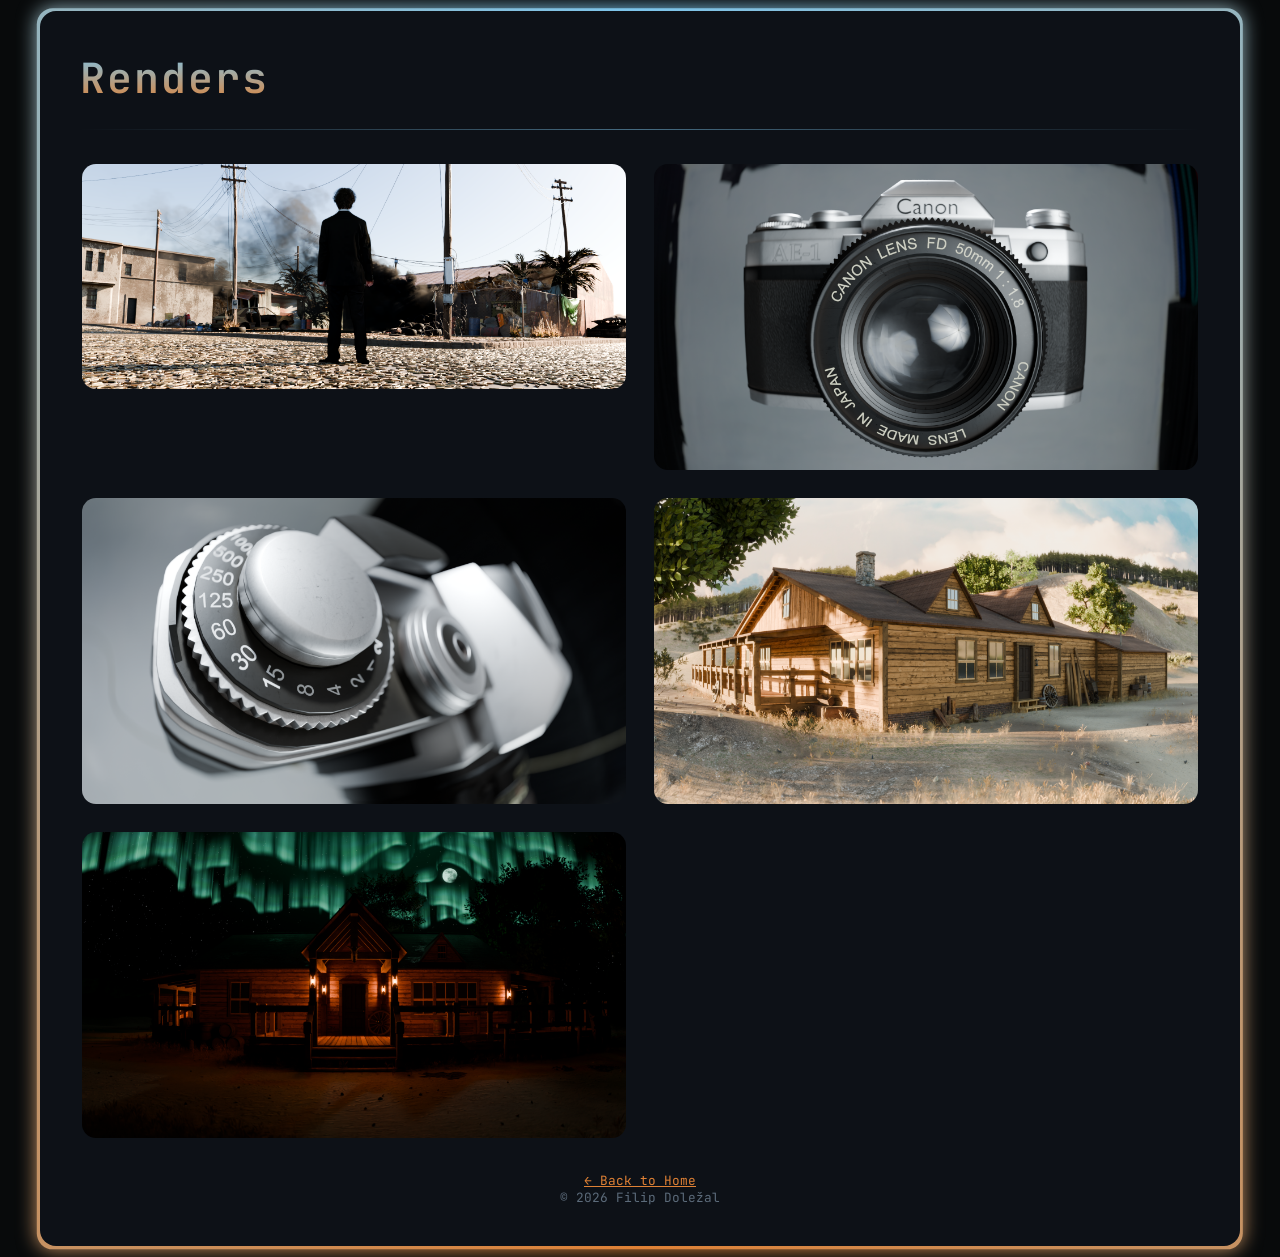
==== renders.html @ 622fdb4c "Updated links" ====
<!DOCTYPE html>
<html lang="en">
<head>
  <meta charset="UTF-8">
  <meta name="viewport" content="width=device-width, initial-scale=1.0">
  <title>Renders | Filip Doležal</title>

  <link rel="icon" type="image/x-icon" href="favicon.ico">
  <link href="https://fonts.googleapis.com/css2?family=JetBrains+Mono:wght@400;500;600&display=swap" rel="stylesheet">
  <link rel="stylesheet" href="style.css">
</head>
<body>
  <main>
    <div class="card">
      <header>
        <h1 class="hero-title">Renders</h1>
        <div class="hero-divider"></div>
      </header>

      <section class="renders-gallery">
        <!-- Example render images -->
        <img src="renders/lord_of_war.png" alt="Lord Of War">
        <img src="renders/canon_1.png" alt="Canon_1">
        <img src="renders/canon_2.png" alt="Canon_1">
        <img src="renders/ranch_1.png" alt="Ranch_1">
        <img src="renders/ranch_2.png" alt="Ranch_2">
      </section>

      <footer>
        <p><a href="home.html">← Back to Home</a></p>
        <p>© 2026 Filip Doležal</p>
      </footer>
    </div>
  </main>
</body>
</html>
---- style.css ----
:root {
  --text-color: #d6ecf9;
  --bg-color: #080a0b;
  --box-color: #0d1117; 
  --header-color: hsl(215, 20%, 15%); 

  --primary-color: #7dc5eb;
  --secondary-color: #911743;
  --accent-color: #df8135;

  --muted: #5c6b7a;
}

/* reset */
* {
  margin: 0;
  padding: 0;
  box-sizing: border-box;
}

/* base */
body {
  background: var(--bg-color);
  color: var(--text-color);
  font-family: 'JetBrains Mono', monospace;
  min-height: 100vh;

  display: flex;
  justify-content: center;
  align-items: center;

  padding: 0.7rem;
}

/* card */
.card {
  position: relative;
  width: 100%;
  max-width: 1200px;
  background: var(--box-color);
  padding: 2.5rem;
  border-radius: 1em;

  display: flex;
  flex-direction: column;
  gap: 2rem;

}

@property --angle{
  syntax: "<angle>";
  initial-value: 0deg;
  inherits: false;
}

/* credit: https://www.youtube.com/watch?v=ezP4kbOvs_E */
.card::after, .card::before {
  content: "";
  position: absolute;
  height: 100%;
  width: 100%;
  top: 50%;
  left: 50%;
  translate: -50% -50%;
  background-image: conic-gradient(from var(--angle), var(--primary-color), var(--accent-color), var(--primary-color));
  z-index: -1;
  border-radius: inherit;
  padding: 0.2em;
  animation: 10s spin linear infinite;
}
.card::before{
  filter: blur(0.6rem);
}
@keyframes spin{
  from{
    --angle: 0deg;
  }
  to{
    --angle: 360deg;
  }
}

.hero-title {
  font-size: 2.6rem;
  font-weight: 600;
  letter-spacing: 0.05em;

  background: linear-gradient(
    var(--angle),
    var(--accent-color),
    var(--primary-color)
  );
  -webkit-background-clip: text;
  -webkit-text-fill-color: transparent;
  width: fit-content;
  animation: 10s spin linear infinite;
}

.hero-subtitle {
  margin-top: 0.75rem;
  font-size: 0.95rem;
  color: var(--muted);
  letter-spacing: 0.08em;
}

/* cinematic divider */
.hero-divider {
  margin-top: 1.5rem;
  height: 1px;
  width: 100%;

  background: linear-gradient(
    to right,
    transparent,
    var(--primary-color),
    transparent
  );

  opacity: 0.5;
}

@keyframes blink {
  0% { 
    border-color: transparent; 
    box-shadow: 0px 0px 0px var(--bg-color);
  }
  25% { 
    border-color: var(--accent-color); 
    box-shadow: 0px 0px 1em var(--accent-color);
  }

  75% { 
    border-color: var(--primary-color); 
    box-shadow: 0px 0px 1em var(--primary-color);
  }
  100%{ 
    border-color: transparent; 
    box-shadow: 0px 0px 0px var(--bg-color);
  }
}

.prompt { color: var(--primary-color); }
.sep { color: var(--muted); }
.path { color: var(--accent-color); }
.dollar { color: var(--muted); }

/* text */
.name {
  font-size: 1.2rem;
  color: var(--primary-color);
}

.tagline {
  color: var(--muted);
}

/* sections */
section h2 {
  margin-bottom: 1rem;
  color: var(--primary-color);
}

/* projects */
.projects {
  display: flex;
  flex-direction: column;
  gap: 1rem;
}

.project {
  padding: 1rem;
  background: var(--header-color);
  border-radius: 6px;
  border: 1px solid transparent;
  /*max-width: 800px;*/
  transition: transform 0.3s
}

.project:hover {
  transform: translateY(-5px);
}

.project h3 {
  margin-bottom: 0.3rem;
  color: var(--text-color);
}

/* LINKS */
p a:link{
    color: var(--accent-color);
}

p a:visited{
    color: var(--primary-color);
}

.project-link{
  margin-top: 10px;
  text-align: right;
}

.links {
  display: flex;
  flex-direction: column;
  gap: 1rem;
}

.links a {
  border-radius: 6px;
}

.badge {
  display: flex;
  justify-content: space-between;
  align-items: center;

  padding: 1.2rem 1.4rem;

  background: rgba(255,255,255,0.03);
  border: 1px solid transparent;

  text-decoration: none;
  color: var(--text-color);

  transition: all 0.15s ease;
}

.badge:hover {
  background: rgba(255,255,255,0.06);
}

:is(.badge, .project, .renders-gallery img):hover:nth-child(2n) {
  border-color: var(--accent-color);
  box-shadow: 0px 0px 10px var(--accent-color);
}

:is(.badge, .project, .renders-gallery img):hover:nth-child(2n+1) {
  border-color: var(--primary-color);
  box-shadow: 0px 0px 10px var(--primary-color);
}

/* text inside badge */
.label {
  font-weight: 600;
}

.username{
  font-size: 0.9rem;
  opacity: 80%;
  color: var(--muted);
  transition: all 0.15s ease;
}

.description {
  font-size: 0.85rem;
  color: var(--muted);
}

/* arrow */
.arrow {
  color: var(--muted);
  transition: 0.15s;
}

.badge:hover .arrow {
  color: var(--primary-color);
  letter-spacing: 3px;
}

.badge:hover .username {
  color: var(--primary-color);
  letter-spacing: 1px;
}

.two-column {
  display: flex;
  flex-direction: column;
  gap: 3rem;
}

.two-column section {
  display: flex;
  flex-direction: column;
  gap: 1rem;
}

.two-column section:first-child {
  flex: 2; /* Projects wider */
}

.two-column section:last-child {
  flex: 1; /* Links narrower */
}

@media (min-width: 800px) {
  .two-column {
    flex-direction: row;
    align-items: flex-start;
  }

  .two-column section {
    flex: 1;
  }
}

/* footer */
footer {
  text-align: center;
  font-size: 0.8rem;
  color: var(--muted);
}

/* Home & Renders */
.home-link {
  color: var(--muted);
}

.home-page {
  display: flex;
  justify-content: center;
  align-items: center;
}

.renders-gallery {
  display: grid;
  grid-template-columns: repeat(auto-fit, minmax(500px, 1fr));
  gap: 1.5rem;
}

.renders-gallery img {
  width: 100%;
  border-radius: 1em;
  border: 2px solid transparent;
  transition: transform 0.3s;
}

.renders-gallery img:hover {
  transform: scale(1.05);
}
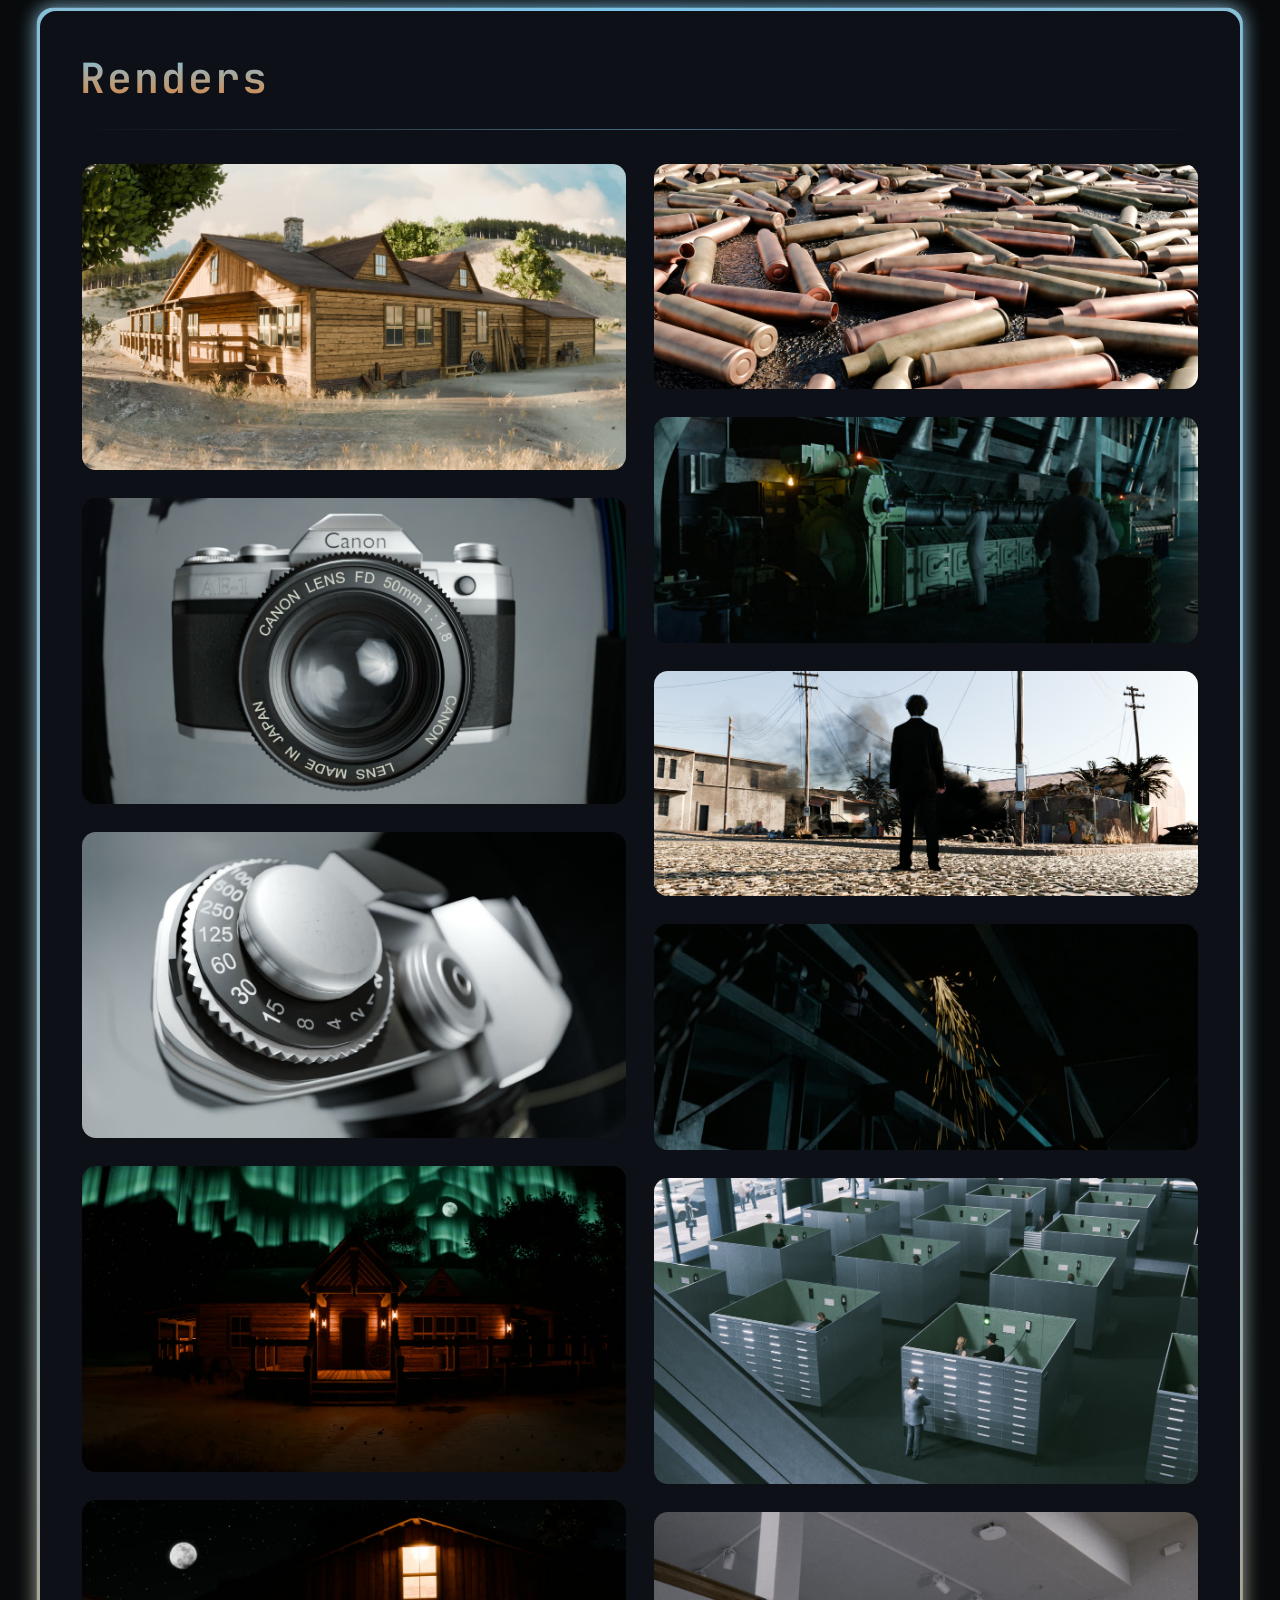
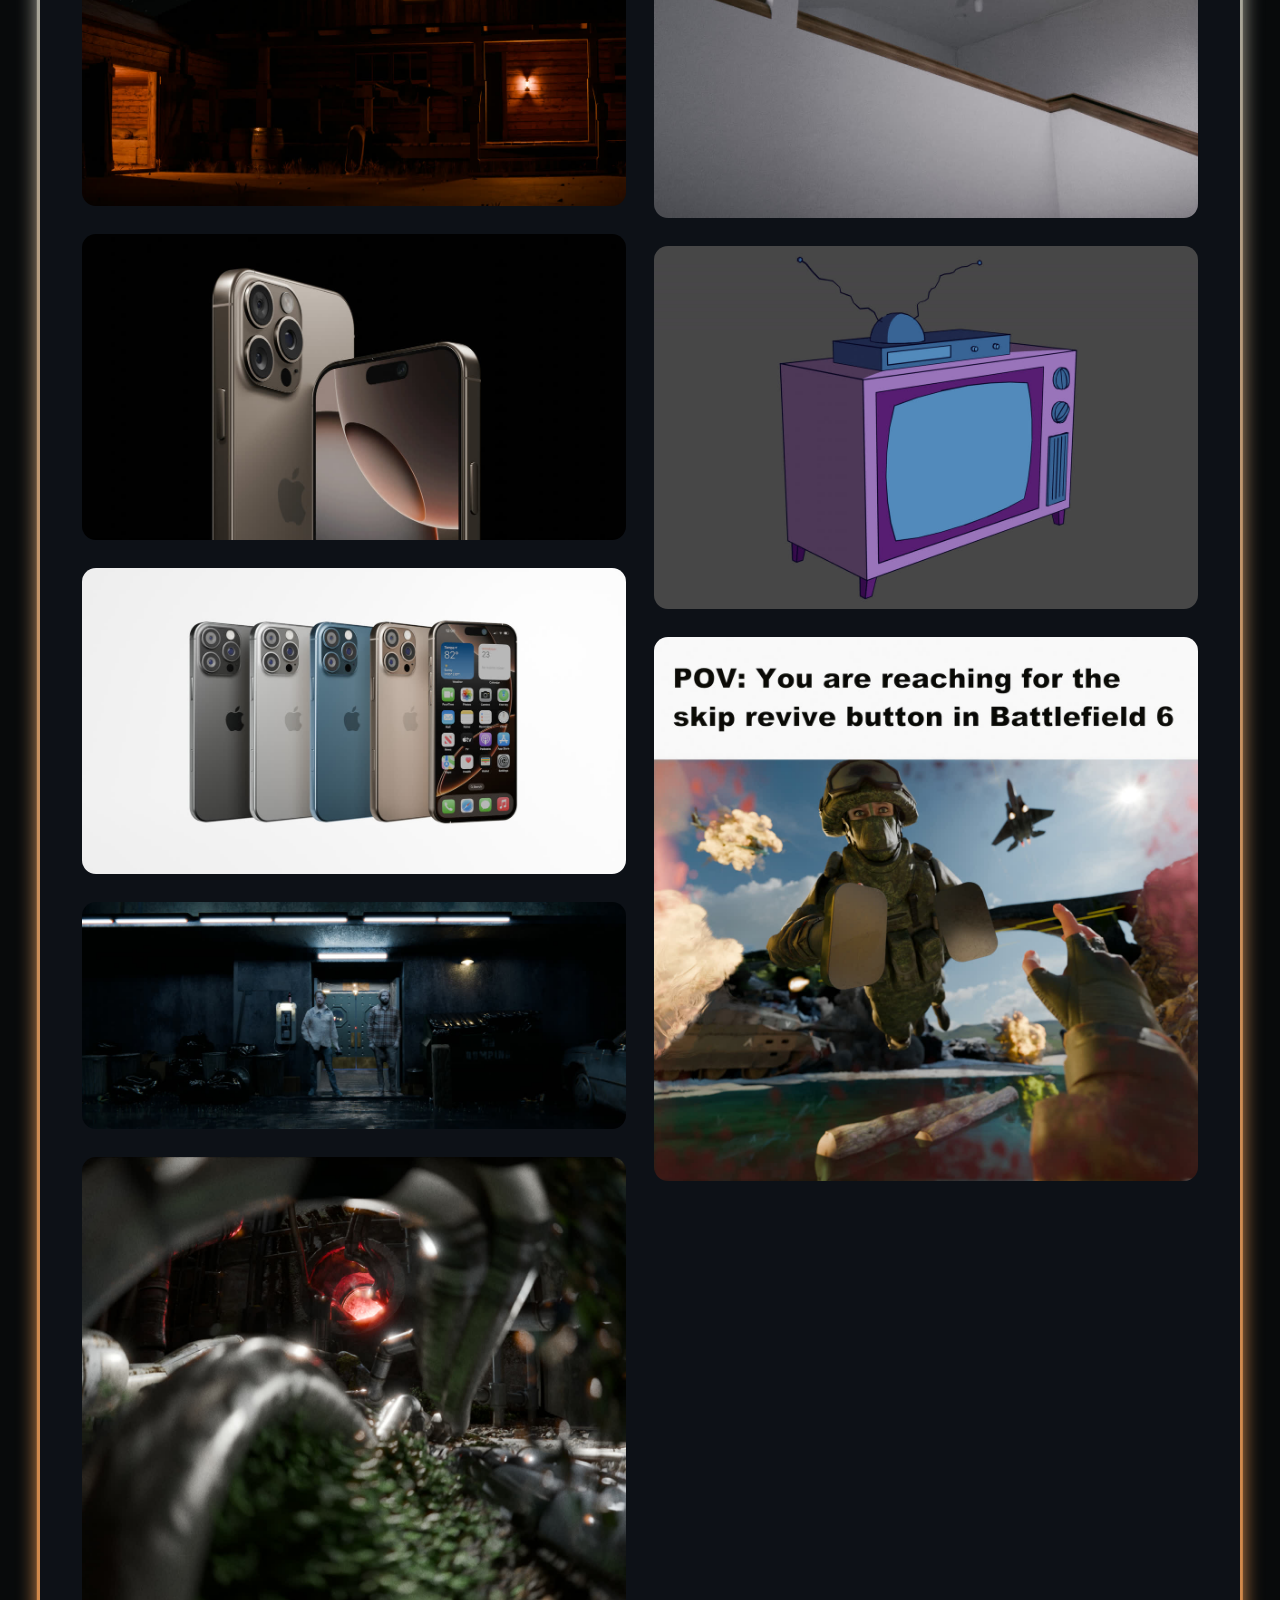
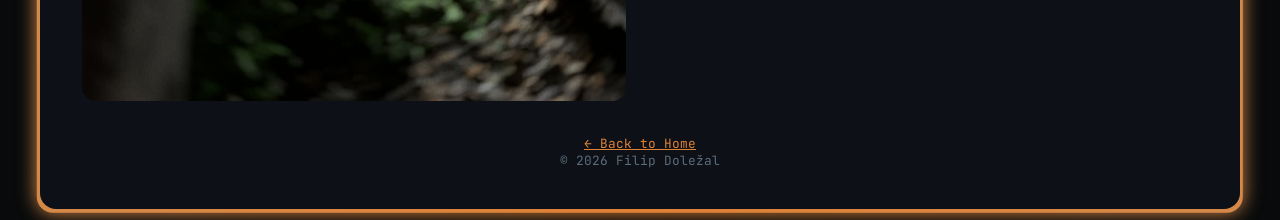
==== commit 67b5888c: "Improved renders page" ====
--- a/renders.html
+++ b/renders.html
@@ -18,12 +18,6 @@
       </header>
 
       <section class="renders-gallery">
-        <!-- Example render images -->
-        <img src="renders/lord_of_war.png" alt="Lord Of War">
-        <img src="renders/canon_1.png" alt="Canon_1">
-        <img src="renders/canon_2.png" alt="Canon_1">
-        <img src="renders/ranch_1.png" alt="Ranch_1">
-        <img src="renders/ranch_2.png" alt="Ranch_2">
       </section>
 
       <footer>
@@ -32,5 +26,31 @@
       </footer>
     </div>
   </main>
+
+  <script>
+    fetch('renders.json')
+      .then(response => response.json())
+      .then(images => {
+        const gallery = document.querySelector('.renders-gallery');
+        gallery.innerHTML = ''; // Clear existing content
+        
+        images.forEach(item => {
+          // High-res image opens when clicked
+          const link = document.createElement('a');
+          link.href = `renders/${item.file}`;
+          link.target = '_blank';
+
+          // Compressed thumbnail loads fast on the page
+          const img = document.createElement('img');
+          img.src = `renders/${item.thumb}`; 
+          img.alt = item.title;
+          img.loading = 'lazy'; // Performance boost
+
+          link.appendChild(img);
+          gallery.appendChild(link);
+        });
+      })
+      .catch(error => console.error('Error loading renders:', error));
+  </script>
 </body>
 </html>
--- a/style.css
+++ b/style.css
@@ -322,19 +322,22 @@
 }
 
 .renders-gallery {
-  display: grid;
-  grid-template-columns: repeat(auto-fit, minmax(500px, 1fr));
+  columns: 2 400px; /* Creates up to 2 columns, each at least 400px wide */
   gap: 1.5rem;
+}
+
+.renders-gallery a {
+  display: block;
+  margin-bottom: 1.5rem; /* Replaces grid gap vertically */
+  break-inside: avoid; /* Prevents images from splitting across columns */
 }
 
 .renders-gallery img {
   width: 100%;
+  height: auto;
+  display: block;
   border-radius: 1em;
   border: 2px solid transparent;
   transition: transform 0.3s;
 }
 
-.renders-gallery img:hover {
-  transform: scale(1.05);
-}
-
